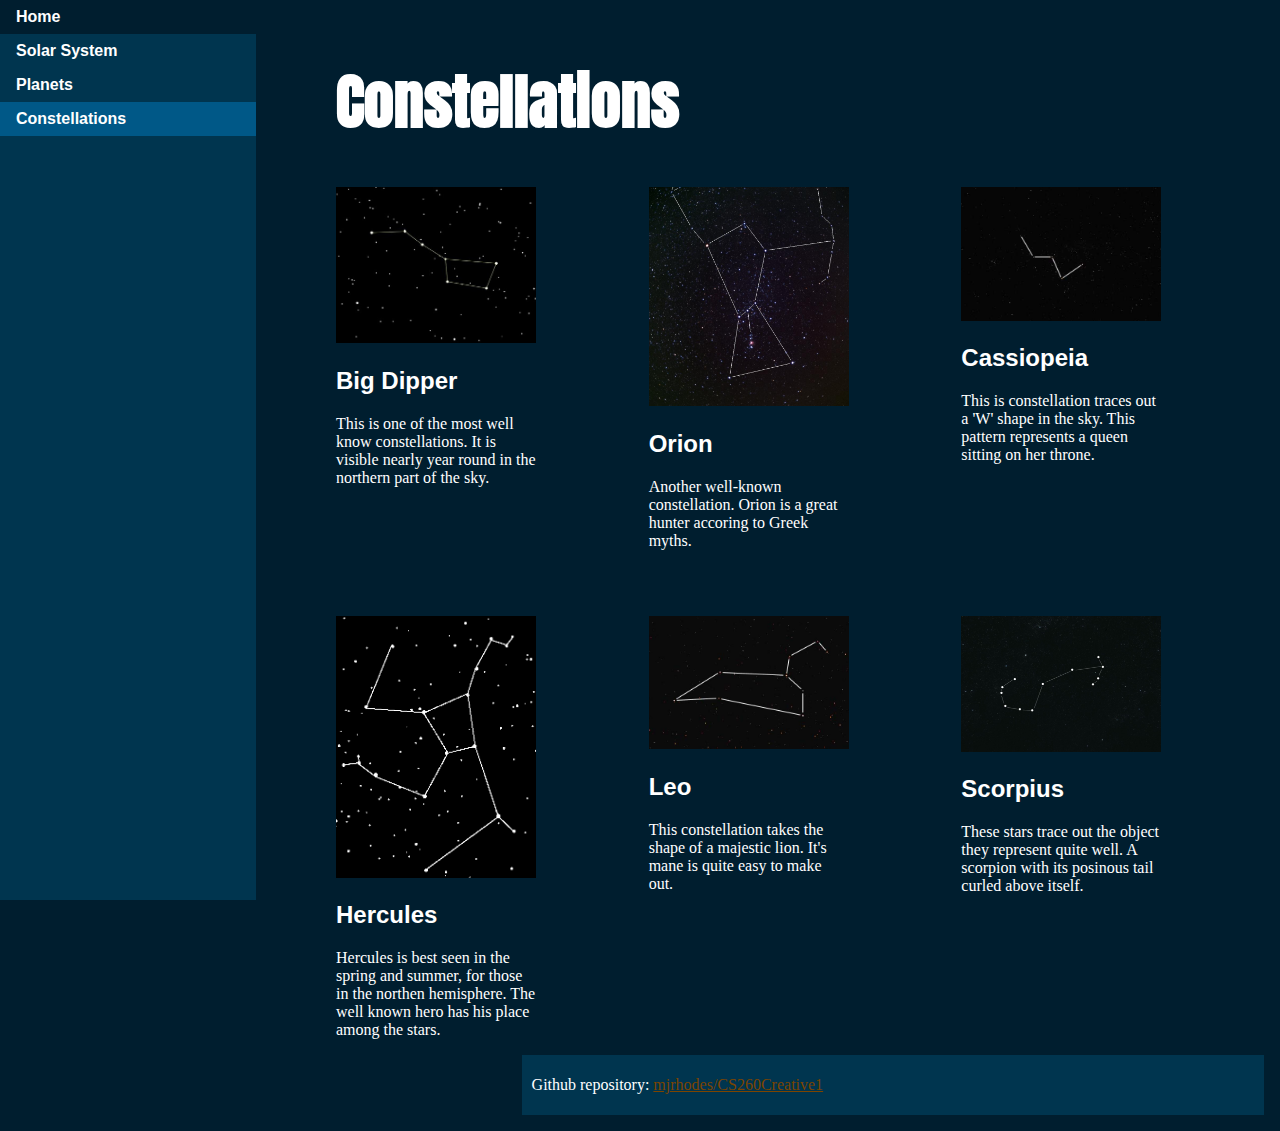
==== pages/const.html @ 6d5e0e06 "first commit" ====
<!DOCTYPE html>
<html>
  <head>
    <title>Constellations</title>
    <link rel="stylesheet" href="../styles/style.css">
    <link href="https://fonts.googleapis.com/css?family=Anton" rel="stylesheet">
  </head>
  <body>
    
    <ul class="nav">
      <li><a href="../index.html">Home</a></li>
      <li><a href="ss.html">Solar System</a></li>
      <li><a href="planets.html">Planets</a></li>
      <li><a class="active" href="const.html">Constellations</a></li>
    </ul>

    <div class="container">
      <h1>Constellations</h1>
      <div class="grid">
	<div class="card">
	  <img src="../pics/bigDipper.jpg"/>
	  <h2>Big Dipper</h2>
	  <p>This is one of the most well know constellations. It is visible nearly year round in the northern part of the sky.</p>
	</div>

	<div class="card">
	  <img src="../pics/orion.jpg"/>
	  <h2>Orion</h2>
	  <p>Another well-known constellation. Orion is a great hunter accoring to Greek myths.</p>
	</div>

	<div class="card">
	  <img src="../pics/cassiopeia.jpg"/>
	  <h2>Cassiopeia</h2>
	  <p>This is constellation traces out a 'W' shape in the sky. This pattern represents a queen sitting on her throne.</p>
	</div>

	<div class="card">
	  <img src="../pics/hercules.gif"/>
	  <h2>Hercules</h2>
	  <p>Hercules is best seen in the spring and summer, for those in the northen hemisphere. The well known hero has his place among the stars.</p>
	</div>

	<div class="card">
	  <img src="../pics/leo.jpg"/>
	  <h2>Leo</h2>
	  <p>This constellation takes the shape of a majestic lion. It's mane is quite easy to make out.</p>
	</div>

	<div class="card">
	  <img src="../pics/scorpius.jpg"/>
	  <h2>Scorpius</h2>
	  <p>These stars trace out the object they represent quite well. A scorpion with its posinous tail curled above itself.</p>
	</div>
      </div>

    <div class="footer">
      <p>Github repository: <a href="https://github.com/mjrhodes/CS260Creative1.git">mjrhodes/CS260Creative1</a></p>
    </div>
    
  </body>
</html>
---- styles/style.css ----
body {
    margin: 0;
    background-color: #001E2F;
    color: White;
}

h1 {
    font-family: 'Anton', sans-serif;
    font-size: 60px;
}

h2 {
    font-family: 'Arial', sans-serif;
    font-size: 24px;
}

a:link {
    color: #7C4400;
}

a:visited {
    color: #7C4400;
}

.picOfTheDay {
    margin-top: 50px;
}

.pic {
    height: 600px;
}

.nav {
    list-style-type: none;
    margin: 0;
    padding: 0;
    width: 20%;
    background-color: #00354F;
    position: fixed;
    height: 100%;
    overflow: auto;
    font-family: Arial;
    font-weight: bold;
}

.nav li a {
    display: block;
    color: white;
    padding: 8px 16px;
    text-decoration: none;
}

.nav li a.active {
    background-color: #005887;
}

.nav li a:hover:not(.active) {
    background-color: #001E2F;
}

.container {
    margin-left: 25%;
    padding:16px;
}

.footer {
    margin-left: 20%;
    background-color: #00354F;
    padding: 5px 10px;
}

.card {
    width: 200px;
}

.grid {
    display: grid;
    grid-template-columns: 1fr 1fr 1fr;
    grid-column-gap: 10px;
    grid-row-gap: 50px;
}

.card img {
    width: 100%;
}

.solarSystem {
    text-align: center;
    margin-bottom: 50px;
    padding-right: 50px;
}

.solarSystem img {
    width: 100%;
}

.home {
    height: 430px;
}

form {
    /* Just to center the form on the page */
    margin: 0 auto;
    width: 400px;
    /* To see the outline of the form */
    padding: 1em;
}

form div + div {
    margin-top: 1em;
}

label {
    /* To make sure that all labels have the same size and are properly aligned */
    display: inline-block;
    width: 300px;
}

input, textarea {
    /* To make sure that all text fields have the same font settings
     By default, textareas have a monospace font */
    font: 1em sans-serif;

    /* To give the same size to all text fields */
    width: 300px;
    box-sizing: border-box;

    /* To harmonize the look & feel of text field border */
    border: 1px solid #999;
}

input:focus, textarea:focus {
    /* To give a little highlight on active elements */
    border-color: #000;
}

textarea {
    /* To properly align multiline text fields with their labels */
    vertical-align: top;

    /* To give enough room to type some text */
    height: 5em;
}

.button {
    /* To position the buttons to the same position of the text fields */
    padding-left: 90px; /* same size as the label elements */
}

button {
    /* This extra margin represent roughly the same space as the space
     between the labels and their text fields */
    margin-left: .5em;
}
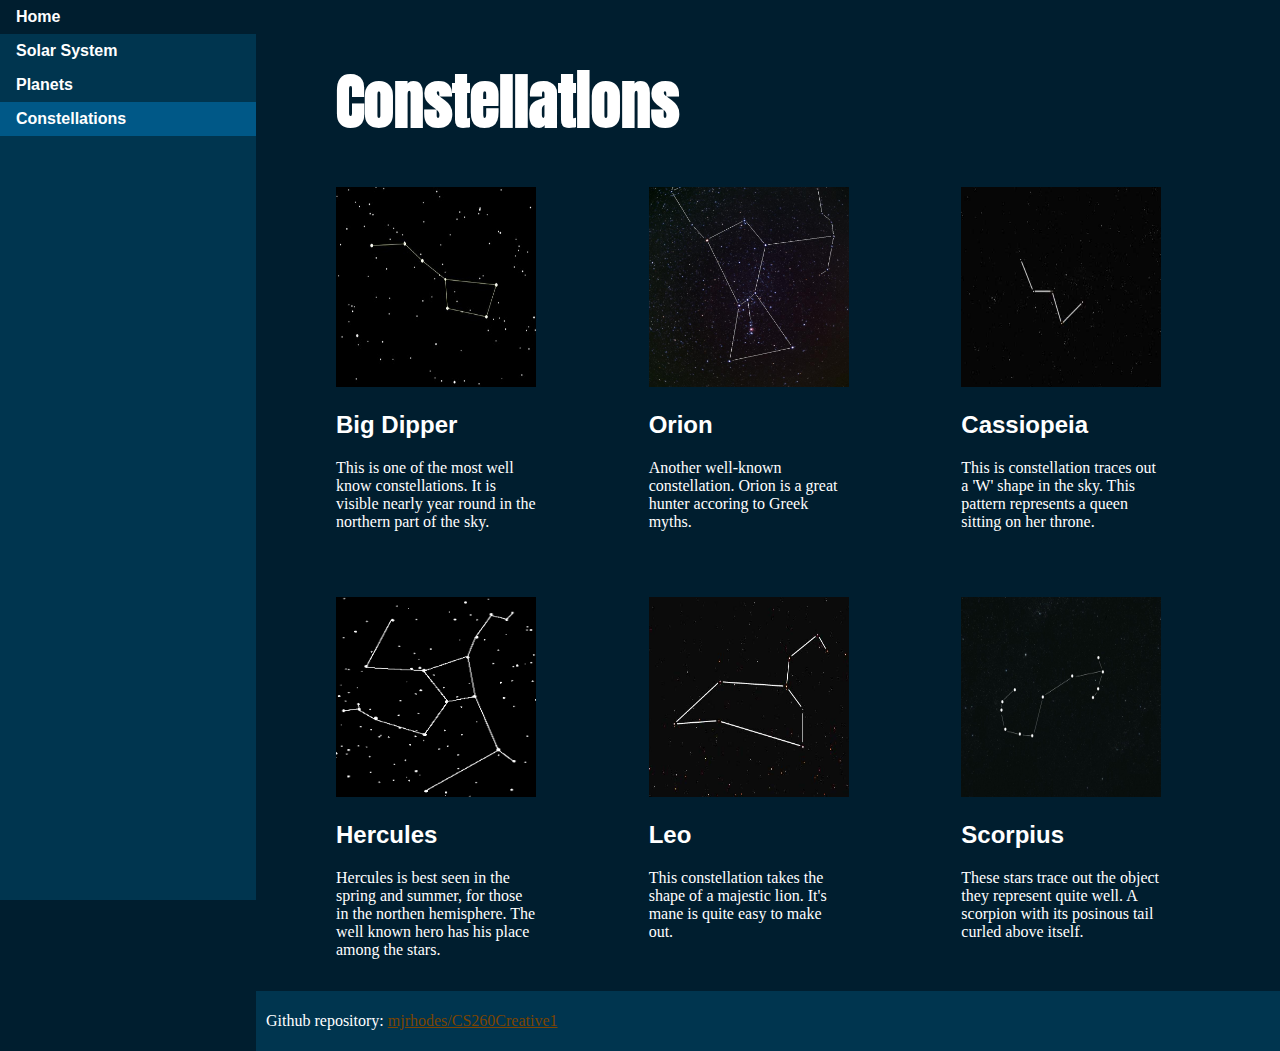
==== commit c9a83259: "finish" ====
--- a/pages/const.html
+++ b/pages/const.html
@@ -53,6 +53,7 @@
 	  <p>These stars trace out the object they represent quite well. A scorpion with its posinous tail curled above itself.</p>
 	</div>
       </div>
+    </div>
 
     <div class="footer">
       <p>Github repository: <a href="https://github.com/mjrhodes/CS260Creative1.git">mjrhodes/CS260Creative1</a></p>
--- a/styles/style.css
+++ b/styles/style.css
@@ -26,8 +26,8 @@
     margin-top: 50px;
 }
 
-.pic {
-    height: 600px;
+.picOfTheDay img {
+    width: 100%;
 }
 
 .nav {
@@ -73,6 +73,10 @@
     width: 200px;
 }
 
+.card img {
+    height: 200px;
+}
+
 .grid {
     display: grid;
     grid-template-columns: 1fr 1fr 1fr;
@@ -92,10 +96,6 @@
 
 .solarSystem img {
     width: 100%;
-}
-
-.home {
-    height: 430px;
 }
 
 form {
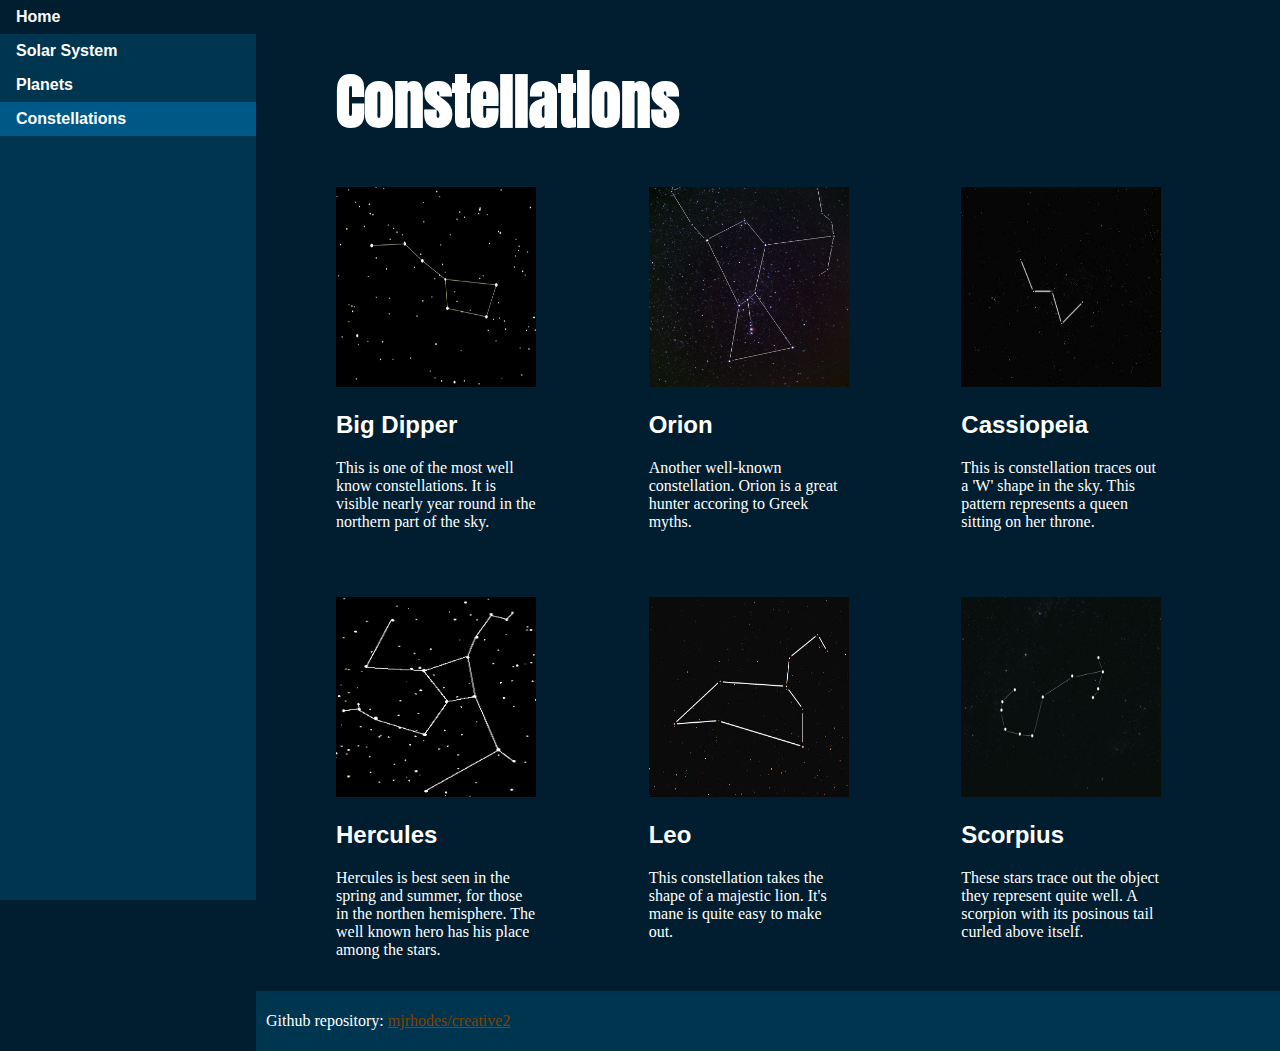
==== commit 7003d4a2: "fix" ====
--- a/pages/const.html
+++ b/pages/const.html
@@ -56,7 +56,7 @@
     </div>
 
     <div class="footer">
-      <p>Github repository: <a href="https://github.com/mjrhodes/CS260Creative1.git">mjrhodes/CS260Creative1</a></p>
+      <p>Github repository: <a href="https://github.com/mjrhodes/creative2.git">mjrhodes/creative2</a></p>
     </div>
     
   </body>
